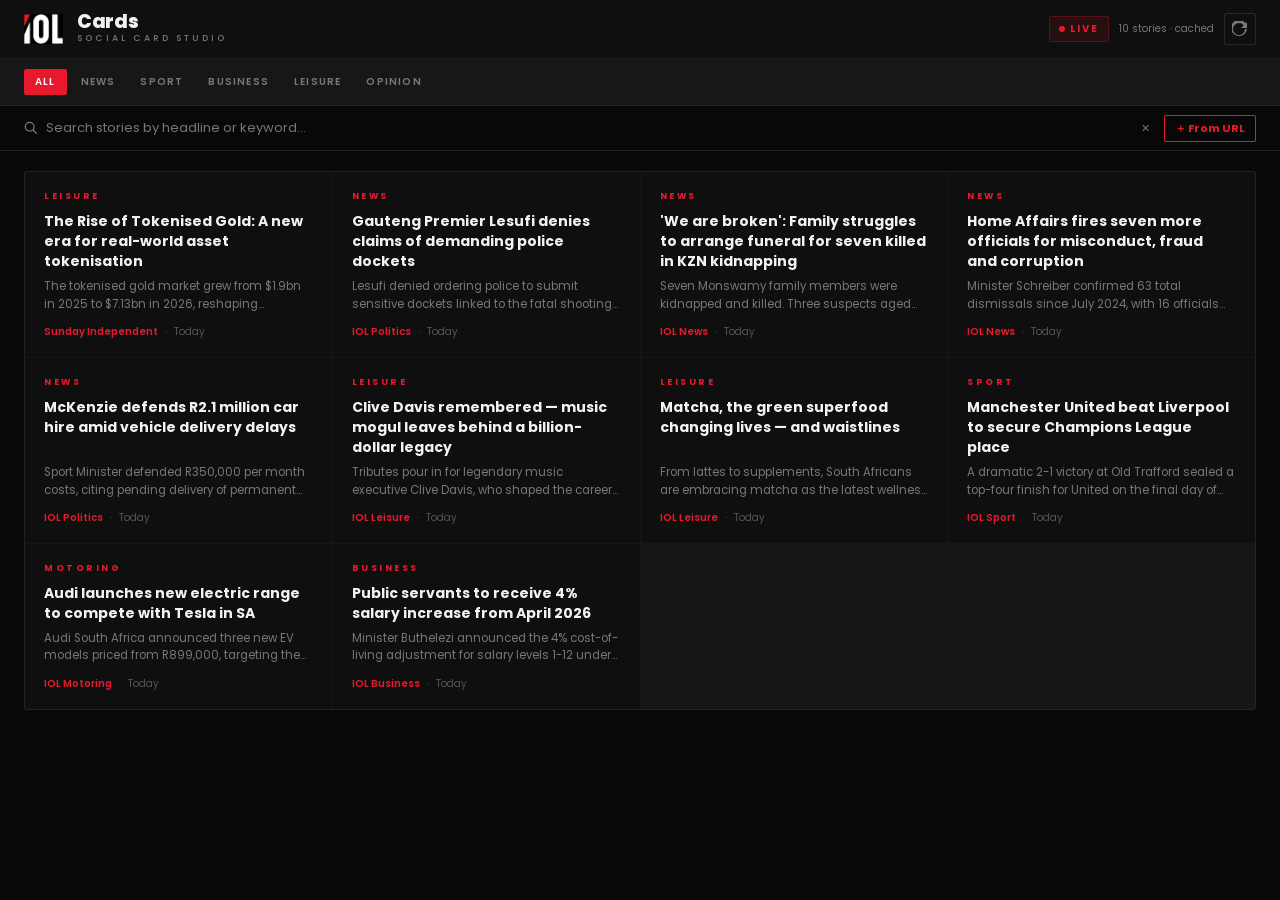
==== index.html @ 09407e19 "Remove Supabase visit logging ping" ====
<!DOCTYPE html>
<html lang="en">
<head>
  <meta charset="UTF-8"/>
  <meta name="viewport" content="width=device-width,initial-scale=1.0"/>
  <title>IOL Cards — Social Card Studio</title>
  <link rel="icon" href="iol-logo-dark.png"/>
  <link rel="preconnect" href="https://fonts.googleapis.com"/>
  <link rel="preconnect" href="https://fonts.gstatic.com" crossorigin/>
  <link href="https://fonts.googleapis.com/css2?family=Poppins:wght@300;400;500;600;700;800;900&display=swap" rel="stylesheet"/>
  <link rel="stylesheet" href="style.css?v=20260728c"/>
</head>
<body>

  <!-- HEADER -->
  <header class="hdr">
    <div class="hdr-inner">
      <div class="hdr-brand">
        <img src="iol-logo-white.png" alt="IOL" class="hdr-logo"/>
        <div class="hdr-text">
          <span class="hdr-title">Cards</span>
          <span class="hdr-sub">Social Card Studio</span>
        </div>
      </div>
      <div class="hdr-right">
        <div class="live-badge"><span class="live-dot"></span>LIVE</div>
        <span class="feed-status" id="feed-status"></span>
        <button class="icon-btn" id="refresh-btn" title="Refresh feed">
          <svg width="16" height="16" viewBox="0 0 16 16" fill="none"><path d="M13.65 2.35A8 8 0 1 0 15 8h-2a6 6 0 1 1-1.22-3.65L9 7h6V1l-1.35 1.35Z" fill="currentColor"/></svg>
        </button>

      </div>
    </div>
  </header>

  <!-- FILTER BAR -->
  <div class="filter-bar">
    <div class="filter-inner">
      <div class="cat-pills" id="cat-pills">
        <button class="cpill active" data-cat="all">All</button>
        <button class="cpill" data-cat="news">News</button>
        <button class="cpill" data-cat="sport">Sport</button>
        <button class="cpill" data-cat="business">Business</button>
        <button class="cpill" data-cat="leisure">Leisure</button>
        <button class="cpill" data-cat="opinion">Opinion</button>
      </div>
      <div class="subcat-pills" id="subcat-pills" hidden>
        <button class="spill active" data-sub="all">All Leisure</button>
        <button class="spill" data-sub="entertainment">Entertainment</button>
        <button class="spill" data-sub="lifestyle">Lifestyle</button>
        <button class="spill" data-sub="technology">Technology</button>
        <button class="spill" data-sub="travel">Travel</button>
        <button class="spill" data-sub="motoring">Motoring</button>
      </div>
    </div>
  </div>

  <!-- SEARCH BAR -->
  <div class="search-bar" id="search-bar">
    <div class="search-inner">
      <svg class="search-icon" width="14" height="14" viewBox="0 0 16 16" fill="none"><circle cx="6.5" cy="6.5" r="5" stroke="currentColor" stroke-width="1.5"/><path d="M10.5 10.5L14 14" stroke="currentColor" stroke-width="1.5" stroke-linecap="round"/></svg>
      <input class="search-input" id="search-input" type="text" placeholder="Search stories by headline or keyword…" autocomplete="off" spellcheck="false"/>
      <button class="search-clear" id="search-clear" title="Clear search">✕</button>
      <button class="from-url-btn" id="from-url-toggle" title="Create card from any IOL article URL">＋ From URL</button>
    </div>
    <!-- From URL panel -->
    <div class="from-url-panel" id="from-url-panel" style="display:none">
      <div class="search-inner from-url-inner">
        <input class="ctrl-input from-url-input" id="from-url-input" type="url" placeholder="Paste any IOL article URL…" autocomplete="off"/>
        <select class="ctrl-input from-url-cat" id="from-url-cat">
          <option value="news">News</option>
          <option value="politics">Politics</option>
          <option value="sport">Sport</option>
          <option value="business">Business</option>
          <option value="entertainment">Leisure</option>
          <option value="technology">Technology</option>
          <option value="motoring">Motoring</option>
          <option value="travel">Travel</option>
          <option value="opinion">Opinion</option>
        </select>
        <button class="ai-gen-btn from-url-go" id="from-url-go">Build Card</button>
        <span class="from-url-status" id="from-url-status"></span>
      </div>
    </div>
  </div>
  <main class="feed">
    <div class="grid" id="stories-grid">
      <div class="grid-loading"><div class="spinner"></div><p>Loading latest IOL stories…</p></div>
    </div>
    <div class="load-more-row" id="load-more-row" style="display:none">
      <button class="load-more-btn" id="load-more-btn">Load more</button>
    </div>
  </main>

  <!-- ═══ CARD DESIGNER OVERLAY ═══ -->
  <div class="designer" id="designer">
    <div class="designer-inner">

      <!-- Nav bar -->
      <div class="dnav">
        <button class="back-btn" id="back-btn">
          <svg width="18" height="18" viewBox="0 0 18 18" fill="none"><path d="M11 4L6 9L11 14" stroke="currentColor" stroke-width="1.8" stroke-linecap="round" stroke-linejoin="round"/></svg>
          Back
        </button>
        <div class="dnav-title" id="dnav-title"></div>
        <div class="dnav-actions">
          <button class="btn-dl" id="btn-dl-sq">⬇ Square</button>
          <button class="btn-dl" id="btn-dl-reel">⬇ Reel</button>
          <button class="btn-dl btn-dl-both" id="btn-dl-all" style="display:none">⬇ All Slides</button>
        </div>
      </div>

      <!-- Body -->
      <div class="dbody">

        <!-- ── LEFT: Dual preview ── -->
        <div class="canvas-area">

          <!-- Card type toggle -->
          <div class="type-toggle" id="type-toggle">
            <button class="tt-btn active" data-type="single">Single</button>
            <button class="tt-btn" data-type="carousel">Carousel</button>
            <button class="tt-btn" data-type="infographic">Infographic</button>
          </div>

          <!-- DUAL CANVAS ROW -->
          <div class="dual-canvas-row">
            <!-- Square 1:1 -->
            <div class="canvas-col-wrap">
              <div class="canvas-label">Square · 1080×1080</div>
              <div class="canvas-frame canvas-frame-sq">
                <canvas id="card-canvas-sq" title="Drag · Scroll to zoom"></canvas>
              </div>
            </div>
            <!-- Reel 9:16 -->
            <div class="canvas-col-wrap">
              <div class="canvas-label">Reel / Story · 1080×1920</div>
              <div class="canvas-frame canvas-frame-reel">
                <canvas id="card-canvas-reel" title="Scroll to zoom"></canvas>
              </div>
            </div>
          </div>

          <!-- Image toolbar -->
          <div class="img-toolbar">
            <span class="itb-label">Image</span>
            <button class="itb-btn" id="itb-zoom-in">+</button>
            <button class="itb-btn" id="itb-zoom-out">−</button>
            <button class="itb-btn" id="itb-reset">⊙</button>
            <div class="itb-sep"></div>
            <span class="itb-hint">Drag square canvas · Scroll to zoom</span>
          </div>

          <!-- Carousel bar -->
          <div class="carousel-bar" id="carousel-bar" style="display:none">
            <span class="cb-indicator" id="c-indicator"></span>
            <div class="cb-actions">
              <button class="cb-btn cb-add" id="c-add">+ Add page</button>
              <button class="cb-btn" id="c-del">✕ Delete page</button>
            </div>
          </div>
          <!-- Stacked, clickable carousel pages -->
          <div class="carousel-pages" id="carousel-pages" style="display:none"></div>

          <!-- Infographic editor -->
          <div class="info-editor" id="info-editor" style="display:none">
            <div class="ctrl-label">Infographic key points</div>
            <button class="ai-gen-btn" id="info-gen">✨ Generate with AI</button>
            <div class="info-hint" id="info-hint">One point per line · 3–4 works best</div>
            <textarea class="ctrl-input info-points" id="info-points" rows="6" placeholder="Type key points here, one per line — or tap Generate with AI"></textarea>
            <div class="ctrl-label" style="margin-top:10px">Source line</div>
            <input class="ctrl-input" id="info-source" placeholder="e.g. IOL · Reporter name"/>
          </div>
        </div>

        <!-- ── RIGHT: Controls ── -->
        <div class="controls">

          <div class="ctrl-block">
            <div class="ctrl-label">Category</div>
            <select class="ctrl-select" id="ctrl-cat">
              <option value="news">News</option>
              <option value="politics">Politics</option>
              <option value="sport">Sport</option>
              <option value="business">Business</option>
              <option value="technology">Technology</option>
              <option value="entertainment">Leisure / Entertainment</option>
              <option value="lifestyle">Leisure / Lifestyle</option>
              <option value="motoring">Motoring</option>
              <option value="travel">Travel</option>
            </select>
          </div>

          <div class="ctrl-block">
            <div class="ctrl-label">Kicker <span class="ctrl-sub">Short label in outline box</span></div>
            <div class="color-input-row">
              <input class="ctrl-input" id="ctrl-kicker" type="text" maxlength="40" placeholder="e.g. BREAKING NEWS"/>
              <label class="color-swatch-wrap" title="Kicker text colour">
                <input type="color" id="ctrl-kicker-color" value="#FFFFFF" class="color-picker"/>
                <span class="color-swatch" id="kicker-swatch" style="background:#ffffff"></span>
              </label>
            </div>
          </div>

          <div class="ctrl-block">
            <label class="breaking-toggle" for="ctrl-breaking">
              <input type="checkbox" id="ctrl-breaking"/>
              <span class="breaking-toggle-text">🔴 Breaking News banner</span>
            </label>
          </div>

          <div class="ctrl-block">
            <div class="ctrl-label">Headline</div>
            <div class="color-input-row color-input-row--top">
              <textarea class="ctrl-ta" id="ctrl-headline" rows="3" placeholder="Story headline…"></textarea>
              <label class="color-swatch-wrap" title="Headline text colour">
                <input type="color" id="ctrl-hl-color" value="#FFFFFF" class="color-picker"/>
                <span class="color-swatch" id="hl-swatch" style="background:#ffffff"></span>
              </label>
            </div>
          </div>

          <div class="ctrl-block">
            <div class="ctrl-label">Text Position <span class="ctrl-sub">Square card</span></div>
            <div class="pos-grid" id="pos-grid">
              <button class="pos-btn" data-pos="top">↑ Top</button>
              <button class="pos-btn active" data-pos="mid">● Middle</button>
              <button class="pos-btn" data-pos="bot">↓ Bottom</button>
            </div>
          </div>

          <div class="ctrl-block">
            <div class="ctrl-label">Text Position <span class="ctrl-sub">Reel / Story</span></div>
            <div class="pos-grid" id="reel-pos-grid">
              <button class="pos-btn" data-pos="top">↑ Top</button>
              <button class="pos-btn active" data-pos="mid">● Middle</button>
              <button class="pos-btn" data-pos="bot">↓ Bottom</button>
            </div>
          </div>

          <div class="ctrl-block">
            <div class="ctrl-label">Story Image URL</div>
            <div class="img-url-row">
              <input class="ctrl-input" id="ctrl-imgurl" placeholder="https://iol-prod.appspot.com/image/…"/>
              <button class="reload-btn" id="ctrl-reload" title="Reload image">↺</button>
            </div>
            <label class="upload-btn" for="ctrl-imgfile">⬆ Upload image from computer</label>
            <input type="file" id="ctrl-imgfile" accept="image/*" style="display:none"/>
          </div>

          <div class="ctrl-block">
            <div class="ctrl-label-row">
              <span class="ctrl-label">Social Sharing Text (caption)</span>
              <button class="copy-btn" id="copy-share-btn">Copy</button>
            </div>
            <textarea class="ctrl-ta ctrl-share" id="ctrl-share" rows="7" placeholder="Share text with shortened link appears here…" spellcheck="false"></textarea>
          </div>

        </div>
      </div>
    </div>
  </div>

  <script src="app.js?v=20261006b"></script>
</body>
</html>
---- style.css ----
/* ═══════════════════════════════════════════
   IOL CARDS v2 — style.css
   ═══════════════════════════════════════════ */
*,*::before,*::after{box-sizing:border-box;margin:0;padding:0;}
:root{
  --red:#E8192C; --red-d:#C0121F;
  --black:#080808; --s1:#0F0F0F; --s2:#171717; --s3:#202020; --s4:#2A2A2A;
  --border:rgba(255,255,255,0.06); --border2:rgba(255,255,255,0.11);
  --white:#F2F2F2; --muted:#777; --muted2:#555;
  --font:'Poppins',sans-serif; --ease:cubic-bezier(0.16,1,0.3,1);
}
html{scroll-behavior:smooth;}
body{background:var(--black);color:var(--white);font-family:var(--font);font-size:14px;line-height:1.55;min-height:100vh;overflow-x:hidden;}
::-webkit-scrollbar{width:3px;}::-webkit-scrollbar-track{background:var(--s1);}::-webkit-scrollbar-thumb{background:var(--s4);}

/* HEADER */
.hdr{background:var(--s1);border-bottom:1px solid var(--border);position:sticky;top:0;z-index:200;}
.hdr-inner{max-width:1440px;margin:0 auto;padding:0 1.5rem;height:58px;display:flex;align-items:center;justify-content:space-between;}
.hdr-brand{display:flex;align-items:center;gap:14px;}
.hdr-logo{height:30px;width:auto;object-fit:contain;}
.hdr-text{display:flex;flex-direction:column;gap:1px;}
.hdr-title{font-size:19px;font-weight:800;letter-spacing:-0.4px;line-height:1;}
.hdr-sub{font-size:9px;font-weight:500;letter-spacing:3px;text-transform:uppercase;color:var(--muted);}
.hdr-right{display:flex;align-items:center;gap:10px;}
.live-badge{display:flex;align-items:center;gap:5px;background:rgba(232,25,44,0.1);border:1px solid rgba(232,25,44,0.25);border-radius:2px;padding:4px 9px;font-size:10px;font-weight:700;letter-spacing:2px;color:var(--red);}
.live-dot{width:6px;height:6px;background:var(--red);border-radius:50%;animation:livepulse 1.4s ease-in-out infinite;}
@keyframes livepulse{0%,100%{opacity:1;transform:scale(1)}50%{opacity:0.4;transform:scale(0.8)}}
.feed-status{font-size:10px;color:var(--muted);}
.icon-btn{background:transparent;border:1px solid var(--border2);border-radius:2px;color:var(--muted);width:32px;height:32px;cursor:pointer;display:flex;align-items:center;justify-content:center;transition:all .15s;}
.icon-btn:hover{color:var(--white);border-color:var(--border2);}
.icon-btn.spin svg{animation:spin360 .5s linear infinite;}
.sync-btn{background:transparent;border:1px solid var(--border2);border-radius:2px;color:var(--muted);font-family:var(--font);font-size:9px;font-weight:700;letter-spacing:1px;text-transform:uppercase;padding:5px 8px;cursor:pointer;transition:all .12s;white-space:nowrap;}
.sync-btn:hover{color:var(--white);border-color:var(--white);}
@keyframes spin360{to{transform:rotate(360deg)}}

/* FILTER BAR */
.filter-bar{background:var(--s2);border-bottom:1px solid var(--border);position:sticky;top:58px;z-index:190;}
.filter-inner{max-width:1440px;margin:0 auto;padding:0 1.5rem;height:46px;display:flex;align-items:center;overflow-x:auto;}
.cat-pills{display:flex;gap:3px;}
.cpill{background:transparent;border:1px solid transparent;border-radius:2px;color:var(--muted);font-family:var(--font);font-size:10px;font-weight:600;letter-spacing:1.2px;text-transform:uppercase;padding:4px 10px;cursor:pointer;transition:all .12s;white-space:nowrap;}
.cpill:hover{color:var(--white);border-color:var(--border2);}
.cpill.active{background:var(--red);color:#fff;border-color:var(--red);}
.subcat-pills{display:flex;gap:3px;flex-wrap:wrap;margin-top:6px;padding-top:6px;border-top:1px solid var(--border2);}
.subcat-pills[hidden]{display:none;}
.spill{background:transparent;border:1px solid transparent;border-radius:2px;color:var(--muted);font-family:var(--font);font-size:9.5px;font-weight:600;letter-spacing:1px;text-transform:uppercase;padding:3px 9px;cursor:pointer;transition:all .12s;white-space:nowrap;}
.spill:hover{color:var(--white);border-color:var(--border2);}
.spill.active{background:#1A8FA0;color:#fff;border-color:#1A8FA0;}

/* FEED */
.feed{max-width:1440px;margin:0 auto;padding:1.25rem 1.5rem 3rem;}
.grid-loading{grid-column:1/-1;display:flex;flex-direction:column;align-items:center;justify-content:center;gap:12px;padding:4rem;color:var(--muted);font-size:13px;}
.spinner{width:22px;height:22px;border:2px solid var(--s4);border-top-color:var(--red);border-radius:50%;animation:spin360 .65s linear infinite;}
.grid{display:grid;grid-template-columns:repeat(auto-fill,minmax(290px,1fr));gap:1px;background:var(--border);border:1px solid var(--border);border-radius:3px;overflow:hidden;}

/* STORY CARD */
.scard{background:var(--s1);padding:1.1rem 1.2rem;cursor:pointer;transition:background .12s;position:relative;display:flex;flex-direction:column;gap:7px;min-height:148px;}
.scard:hover{background:var(--s2);}
.scard:hover .scard-cta{opacity:1;}
.scard.done::after{content:'✓';position:absolute;top:10px;right:10px;width:20px;height:20px;background:#22c55e;color:#fff;border-radius:50%;font-size:10px;font-weight:800;display:flex;align-items:center;justify-content:center;}
.scard-cat{font-size:9px;font-weight:700;letter-spacing:2.5px;text-transform:uppercase;color:var(--red);}
.scard-hl{font-size:14px;font-weight:700;line-height:1.45;flex:1;}
.scard-ex{font-size:11.5px;color:var(--muted);line-height:1.5;display:-webkit-box;-webkit-line-clamp:2;-webkit-box-orient:vertical;overflow:hidden;}
.scard-meta{display:flex;align-items:center;gap:7px;font-size:10px;color:var(--muted2);margin-top:auto;padding-top:4px;}
.scard-src{color:var(--red);font-weight:600;}
.scard-cta{margin-left:auto;font-size:9px;font-weight:700;letter-spacing:1px;color:var(--muted);opacity:0;transition:opacity .12s;text-transform:uppercase;}

.load-more-row{text-align:center;padding:2rem 0;}
.load-more-btn{background:transparent;border:1px solid var(--border2);border-radius:2px;color:var(--muted);font-family:var(--font);font-size:11px;font-weight:600;letter-spacing:1px;text-transform:uppercase;padding:10px 28px;cursor:pointer;transition:all .12s;}
.load-more-btn:hover{color:var(--white);border-color:var(--white);}

/* DESIGNER OVERLAY */
.designer{position:fixed;inset:0;z-index:300;background:var(--black);transform:translateY(100vh);transition:transform .38s var(--ease);overflow-y:auto;}
.designer.open{transform:translateY(0);}
.designer-inner{min-height:100vh;display:flex;flex-direction:column;}

/* DESIGNER NAV */
.dnav{background:var(--s1);border-bottom:1px solid var(--border);position:sticky;top:0;z-index:10;height:54px;padding:0 1.5rem;display:flex;align-items:center;gap:12px;}
.back-btn{display:flex;align-items:center;gap:6px;background:transparent;border:1px solid var(--border2);border-radius:2px;color:var(--muted);font-family:var(--font);font-size:11px;font-weight:600;padding:6px 12px;cursor:pointer;transition:all .12s;white-space:nowrap;flex-shrink:0;}
.back-btn:hover{color:var(--white);border-color:var(--white);}
.dnav-title{flex:1;font-size:12px;color:var(--muted);overflow:hidden;text-overflow:ellipsis;white-space:nowrap;font-weight:500;}
.dnav-actions{display:flex;gap:8px;flex-shrink:0;}
.btn-dl{background:var(--red);border:none;border-radius:2px;color:#fff;font-family:var(--font);font-size:11px;font-weight:700;letter-spacing:1px;padding:8px 14px;cursor:pointer;transition:background .12s;white-space:nowrap;}
.btn-dl:hover{background:var(--red-d);}
.btn-dl-both{background:transparent;border:1px solid var(--red);color:var(--red);}
.btn-dl-both:hover{background:rgba(232,25,44,0.08);}

/* DESIGNER BODY */
.dbody{flex:1;display:grid;grid-template-columns:1fr 340px;}
@media(max-width:900px){.dbody{grid-template-columns:1fr;}}

/* CANVAS AREA */
.canvas-area{background:#0A0A0A;border-right:1px solid var(--border);padding:1.25rem;display:flex;flex-direction:column;align-items:center;gap:12px;}
.type-toggle{display:flex;gap:6px;}
.tt-btn{flex:1;max-width:120px;background:transparent;border:1px solid var(--border2);border-radius:2px;color:var(--muted);font-family:var(--font);font-size:11px;font-weight:600;padding:7px 14px;cursor:pointer;transition:all .12s;text-align:center;}
.tt-btn:hover{color:var(--white);border-color:var(--white);}
.tt-btn.active{background:var(--red);color:#fff;border-color:var(--red);}

/* DUAL CANVAS */
.dual-canvas-row{display:flex;gap:16px;align-items:flex-start;justify-content:center;width:100%;}
.canvas-col-wrap{display:flex;flex-direction:column;align-items:center;gap:6px;}
.canvas-label{font-size:9px;font-weight:600;letter-spacing:2px;text-transform:uppercase;color:var(--muted);}
.canvas-frame{position:relative;}
.canvas-frame-sq{width:min(340px,45vw);}
.canvas-frame-reel{width:min(191px,25vw);}
.canvas-frame-sq canvas{width:100%;aspect-ratio:1;display:block;border-radius:3px;cursor:grab;box-shadow:0 8px 40px rgba(0,0,0,0.8);}
.canvas-frame-reel canvas{width:100%;aspect-ratio:9/16;display:block;border-radius:3px;cursor:default;box-shadow:0 8px 40px rgba(0,0,0,0.8);}
.canvas-frame-sq canvas:active{cursor:grabbing;}
@media(max-width:700px){.dual-canvas-row{flex-direction:column;align-items:center;}.canvas-frame-sq,.canvas-frame-reel{width:min(320px,90vw);}.canvas-frame-reel{width:min(180px,50vw);}}

.img-toolbar{display:flex;align-items:center;gap:8px;flex-wrap:wrap;}
.itb-label{font-size:9px;font-weight:700;letter-spacing:2px;text-transform:uppercase;color:var(--muted);}
.itb-btn{width:30px;height:30px;background:var(--s2);border:1px solid var(--border);border-radius:2px;color:var(--white);font-size:17px;font-weight:700;cursor:pointer;display:flex;align-items:center;justify-content:center;transition:all .12s;line-height:1;}
.itb-btn:hover{background:var(--s3);border-color:var(--border2);}
.itb-sep{width:1px;height:18px;background:var(--border);}
.itb-hint{font-size:9px;color:var(--muted2);}

.carousel-bar{display:flex;align-items:center;gap:8px;flex-wrap:wrap;justify-content:space-between;}
.cb-actions{display:flex;gap:8px;}
.cb-btn{background:transparent;border:1px solid var(--border2);border-radius:2px;color:var(--muted);font-family:var(--font);font-size:11px;font-weight:600;padding:5px 12px;cursor:pointer;transition:all .12s;}
.cb-btn:hover{color:var(--white);border-color:var(--white);}
.cb-add{border-color:rgba(232,25,44,0.4);color:var(--red);}
.cb-add:hover{background:rgba(232,25,44,0.08);border-color:var(--red);}
.cb-indicator{font-size:11px;color:var(--muted);font-weight:600;}
.carousel-pages{display:flex;flex-direction:column;gap:6px;margin-top:10px;max-height:320px;overflow-y:auto;padding-right:2px;}
.cpage{display:flex;align-items:center;gap:10px;padding:8px 10px;border:1px solid var(--border2);border-radius:4px;cursor:pointer;background:transparent;transition:all .12s;}
.cpage:hover{border-color:var(--white);}
.cpage.active{border-color:var(--red);background:rgba(232,25,44,0.06);}
.cpage-num{flex:0 0 24px;height:24px;border-radius:50%;background:var(--border2);color:var(--white);font-size:11px;font-weight:700;display:flex;align-items:center;justify-content:center;}
.cpage.active .cpage-num{background:var(--red);}
.cpage-body{min-width:0;}
.cpage-hl{font-size:12px;color:var(--white);font-weight:600;line-height:1.3;overflow:hidden;text-overflow:ellipsis;display:-webkit-box;-webkit-line-clamp:2;-webkit-box-orient:vertical;}
.cpage-meta{font-size:10px;color:var(--muted);text-transform:uppercase;letter-spacing:0.5px;margin-top:2px;}
.info-editor{margin-top:12px;}
.ai-gen-btn{width:100%;background:linear-gradient(135deg,#E8192C,#B01020);border:none;border-radius:4px;color:#fff;font-family:var(--font);font-size:13px;font-weight:700;padding:10px 12px;cursor:pointer;transition:opacity .12s;margin:6px 0;}
.ai-gen-btn:hover{opacity:.9;}
.ai-gen-btn:disabled{opacity:.6;cursor:default;}
.info-hint{font-size:10.5px;color:var(--muted);margin-bottom:6px;}
.info-points{width:100%;resize:vertical;line-height:1.5;min-height:110px;font-family:var(--font);}
.search-bar{background:var(--bg2);border-bottom:1px solid var(--border2);padding:8px 0;}
.search-inner{max-width:1400px;margin:0 auto;padding:0 24px;display:flex;align-items:center;gap:8px;position:relative;flex-wrap:wrap;}
.search-icon{color:var(--muted);flex-shrink:0;}
.search-input{flex:1;background:transparent;border:none;outline:none;color:var(--white);font-family:var(--font);font-size:13px;padding:4px 0;caret-color:var(--red);}
.search-input::placeholder{color:var(--muted);}
.search-clear{background:none;border:none;color:var(--muted);cursor:pointer;font-size:11px;padding:2px 6px;border-radius:2px;transition:color .12s;flex-shrink:0;}
.search-clear:hover{color:var(--white);}
.from-url-btn{background:transparent;border:1px solid var(--red);border-radius:2px;color:var(--red);font-family:var(--font);font-size:11px;font-weight:700;padding:4px 10px;cursor:pointer;white-space:nowrap;transition:all .12s;flex-shrink:0;}
.from-url-btn:hover{background:rgba(232,25,44,0.1);}
.from-url-panel{border-top:1px solid var(--border2);padding:8px 0;}
.from-url-inner{display:flex;align-items:center;gap:8px;flex-wrap:wrap;}
.from-url-input{flex:1;min-width:200px;}
.from-url-cat{width:130px;flex-shrink:0;}
.from-url-go{flex-shrink:0;padding:7px 16px;font-size:12px;margin:0;width:auto;}
.from-url-status{font-size:11px;color:var(--red);}

/* CONTROLS PANEL */
.controls{background:var(--s1);overflow-y:auto;}
.ctrl-block{padding:.9rem 1.25rem;border-bottom:1px solid var(--border);}
.ctrl-block:last-child{border-bottom:none;}
.ctrl-label{font-size:9px;font-weight:700;letter-spacing:2px;text-transform:uppercase;color:var(--muted);margin-bottom:7px;}
.ctrl-label-row{display:flex;align-items:center;justify-content:space-between;margin-bottom:7px;}
.ctrl-sub{font-size:9px;font-weight:400;letter-spacing:0;text-transform:none;color:var(--muted2);margin-left:5px;}
.ctrl-input,.ctrl-select,.ctrl-ta{width:100%;background:var(--s2);border:1px solid var(--border);border-radius:2px;color:var(--white);font-family:var(--font);font-size:12.5px;padding:8px 10px;outline:none;transition:border-color .12s;resize:vertical;}
.ctrl-input:focus,.ctrl-select:focus,.ctrl-ta:focus{border-color:rgba(232,25,44,0.4);}
.ctrl-select option{background:var(--s2);}
.ctrl-ta{line-height:1.55;}
.ctrl-share{font-size:11.5px;line-height:1.65;}
.img-url-row{display:flex;gap:6px;}
.reload-btn{width:34px;height:34px;background:var(--s2);border:1px solid var(--border);border-radius:2px;color:var(--muted);font-size:16px;cursor:pointer;flex-shrink:0;display:flex;align-items:center;justify-content:center;transition:all .12s;}
.reload-btn:hover{color:var(--white);border-color:var(--border2);}
.upload-btn{display:block;margin-top:8px;background:var(--s2);border:1px solid var(--border);border-radius:2px;color:var(--muted);font-size:12px;font-family:var(--font);padding:8px 10px;cursor:pointer;text-align:center;transition:all .12s;}
.upload-btn:hover{color:var(--white);border-color:var(--border2);background:rgba(255,255,255,0.03);}
.breaking-toggle{display:flex;align-items:center;gap:9px;cursor:pointer;user-select:none;}
.breaking-toggle input{width:16px;height:16px;accent-color:#C61000;cursor:pointer;}
.breaking-toggle-text{font-size:12.5px;color:var(--white);font-weight:600;letter-spacing:.02em;}

/* Colour pickers */
.color-input-row{display:flex;gap:8px;align-items:center;}
.color-input-row--top{align-items:flex-start;}
.color-input-row .ctrl-input{flex:1;}
.color-input-row .ctrl-ta{flex:1;}
.color-swatch-wrap{flex-shrink:0;cursor:pointer;position:relative;}
.color-picker{position:absolute;opacity:0;width:100%;height:100%;cursor:pointer;border:none;padding:0;top:0;left:0;}
.color-swatch{display:block;width:34px;height:34px;border-radius:2px;border:2px solid var(--border2);transition:border-color .12s;cursor:pointer;}
.color-swatch:hover{border-color:var(--white);}

.pos-grid{display:flex;gap:6px;}
.pos-btn{flex:1;background:var(--s2);border:1px solid var(--border);border-radius:2px;color:var(--muted);font-family:var(--font);font-size:11px;font-weight:600;padding:8px 4px;cursor:pointer;transition:all .12s;text-align:center;}
.pos-btn:hover{color:var(--white);border-color:var(--border2);}
.pos-btn.active{background:var(--red);color:#fff;border-color:var(--red);}

.copy-btn{background:transparent;border:1px solid var(--border);border-radius:2px;color:var(--muted);font-family:var(--font);font-size:9px;font-weight:600;letter-spacing:1px;text-transform:uppercase;padding:3px 8px;cursor:pointer;transition:all .12s;}
.copy-btn:hover{color:var(--white);border-color:var(--border2);}
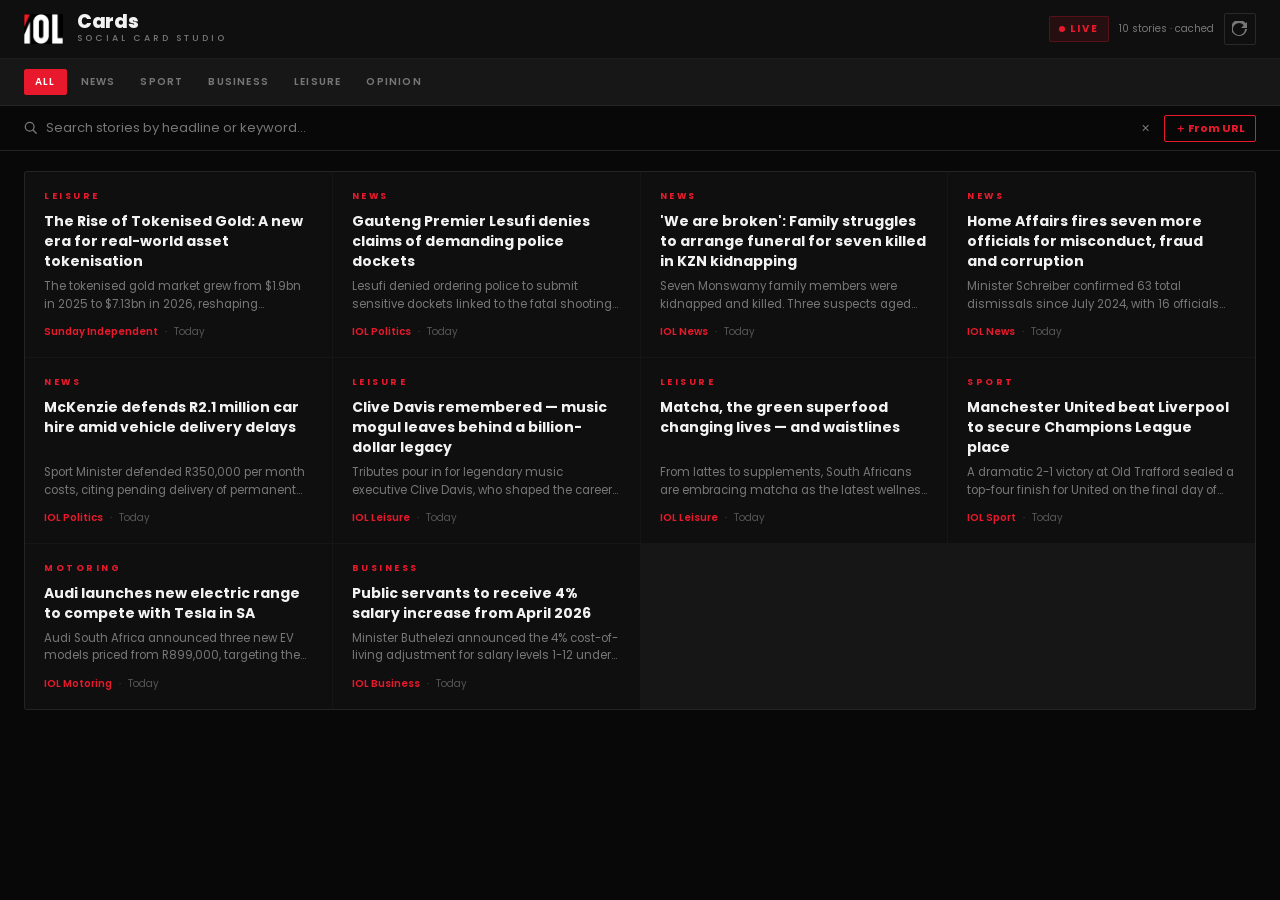
==== commit 821cf122: "Ticks: load only the last 10 days" ====
--- a/index.html
+++ b/index.html
@@ -261,6 +261,6 @@
     </div>
   </div>
 
-  <script src="app.js?v=20261006b"></script>
+  <script src="app.js?v=20261006d"></script>
 </body>
 </html>
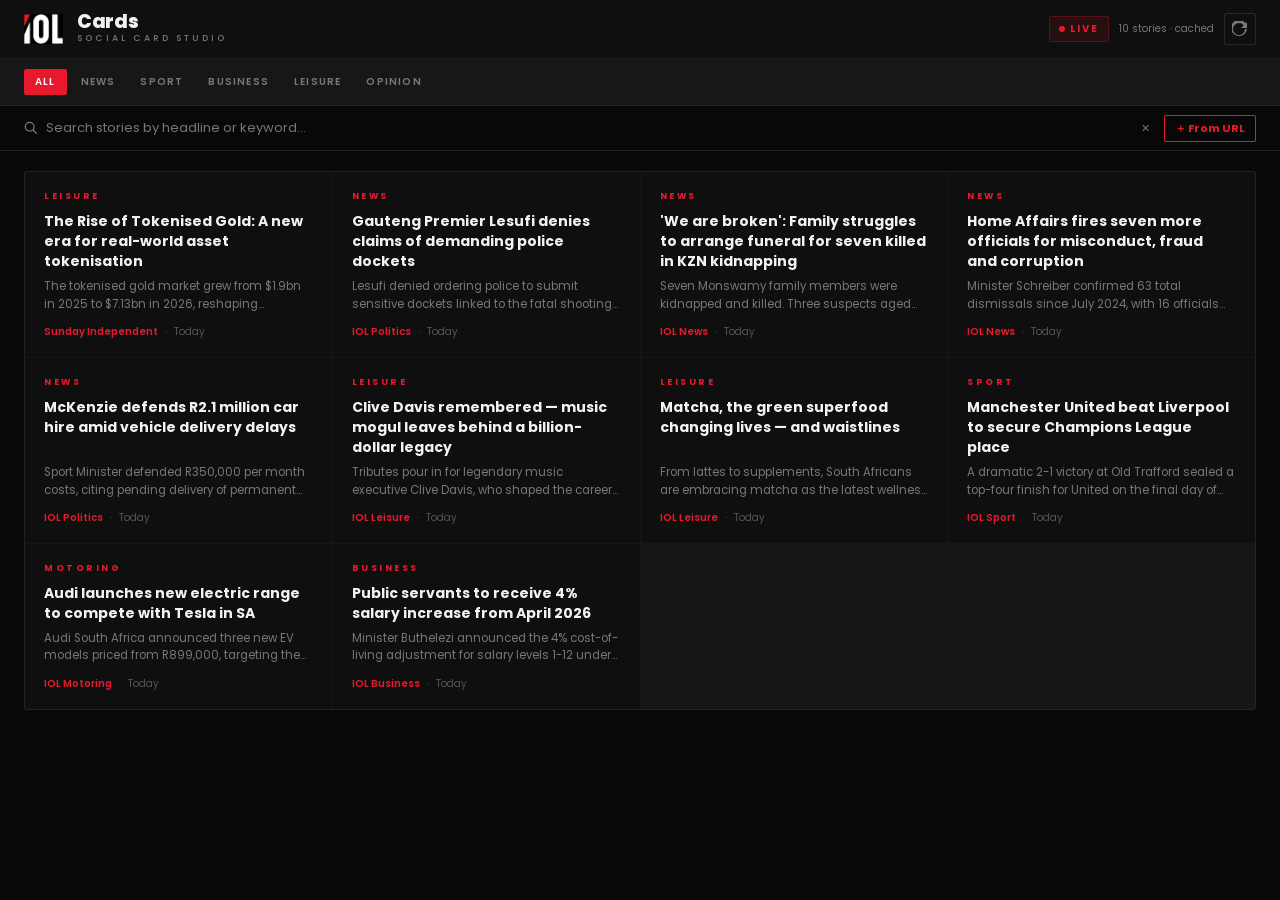
==== commit 929bd2b9: "Leisure cards: drop the white rules entirely; IOL Leisure badge now sits bottom-right on a rounded w" ====
--- a/index.html
+++ b/index.html
@@ -261,6 +261,6 @@
     </div>
   </div>
 
-  <script src="app.js?v=20261006d"></script>
+  <script src="app.js?v=20261124m"></script>
 </body>
 </html>
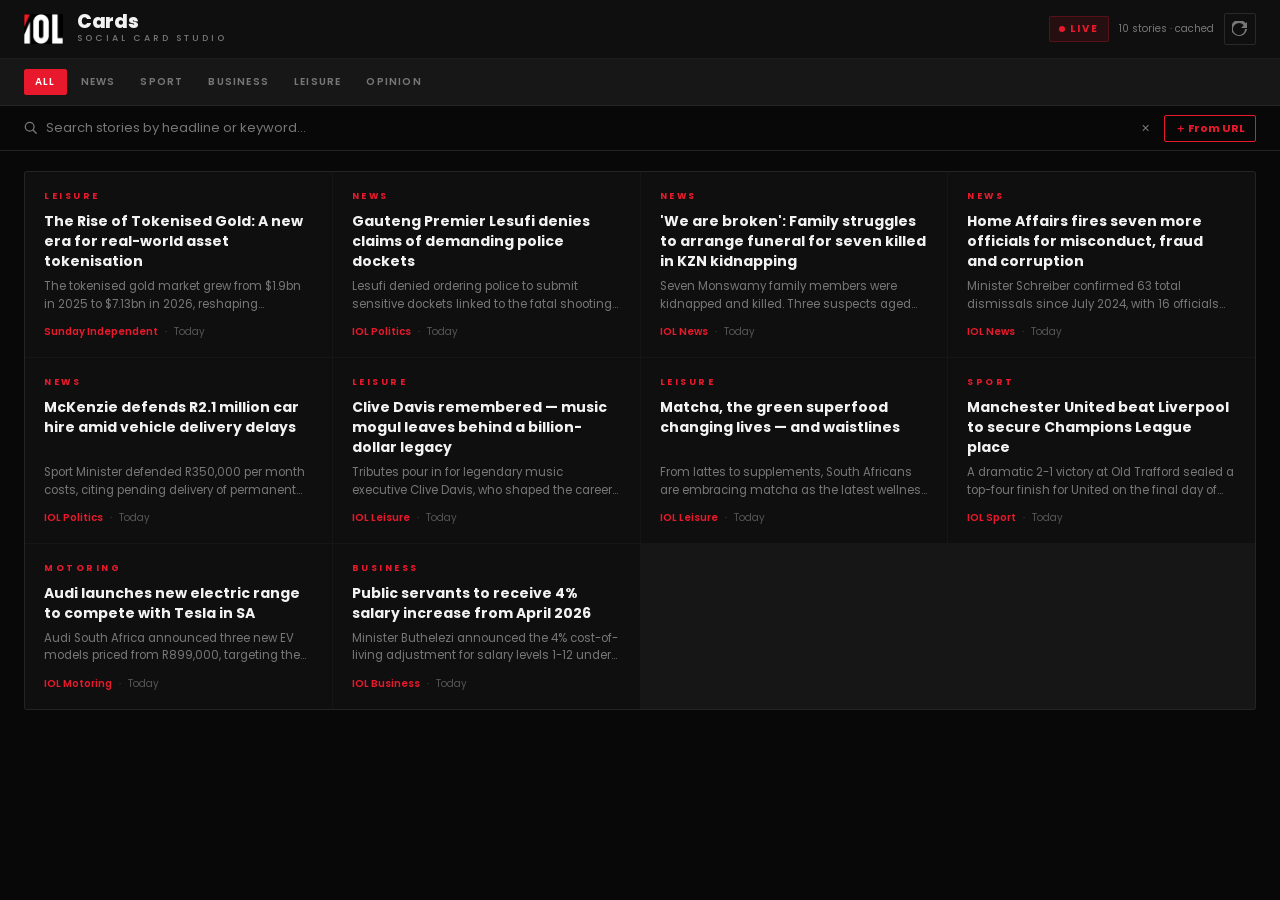
==== commit c55c0d72: "Leisure cards: use the supplied IOL Leisure lockup on the rounded white corner tile" ====
--- a/index.html
+++ b/index.html
@@ -261,6 +261,6 @@
     </div>
   </div>
 
-  <script src="app.js?v=20261124m"></script>
+  <script src="app.js?v=20261124n"></script>
 </body>
 </html>
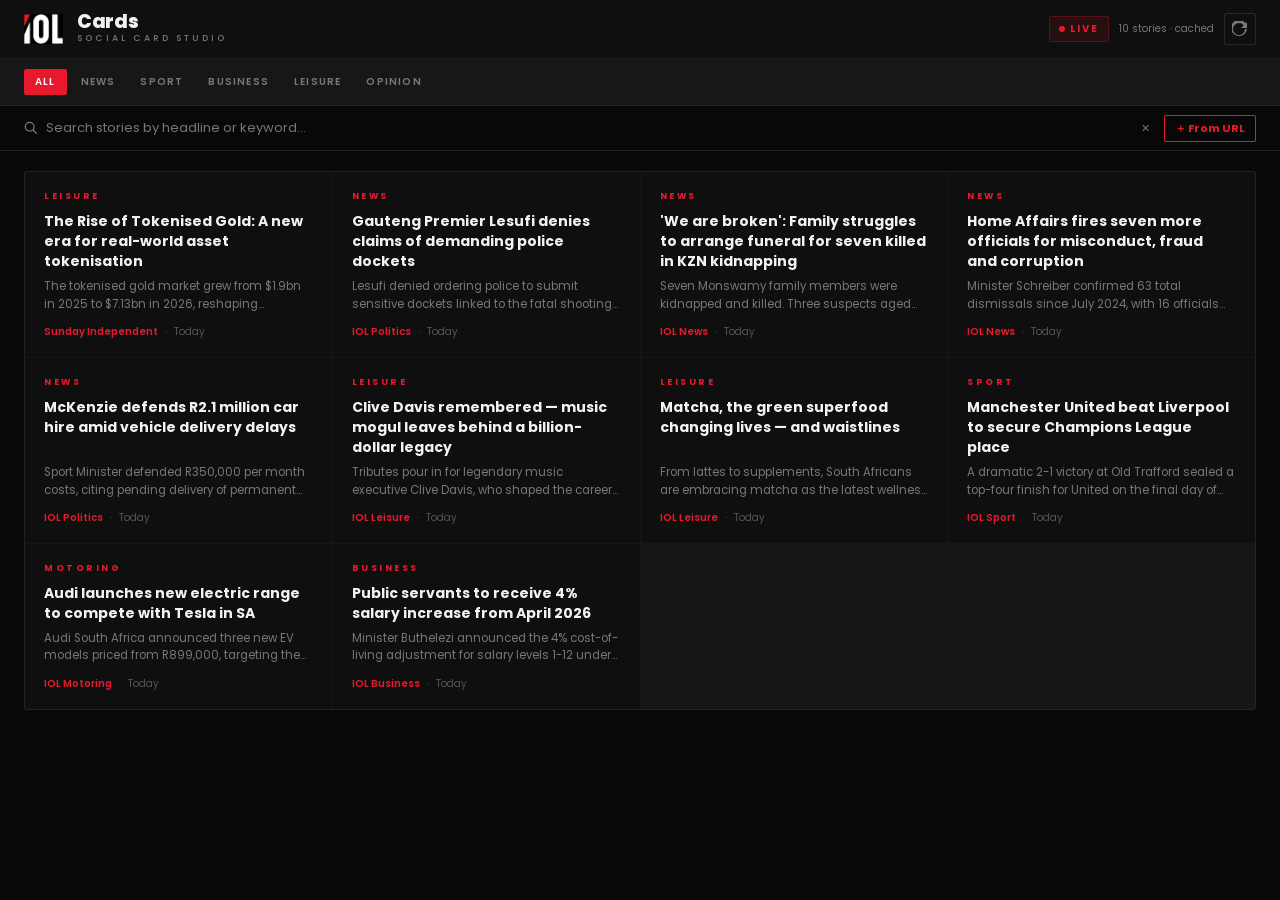
==== commit 489a6e8b: "Leisure cards: smaller logo tile, centred at the bottom" ====
--- a/index.html
+++ b/index.html
@@ -261,6 +261,6 @@
     </div>
   </div>
 
-  <script src="app.js?v=20261124n"></script>
+  <script src="app.js?v=20261124q"></script>
 </body>
 </html>
